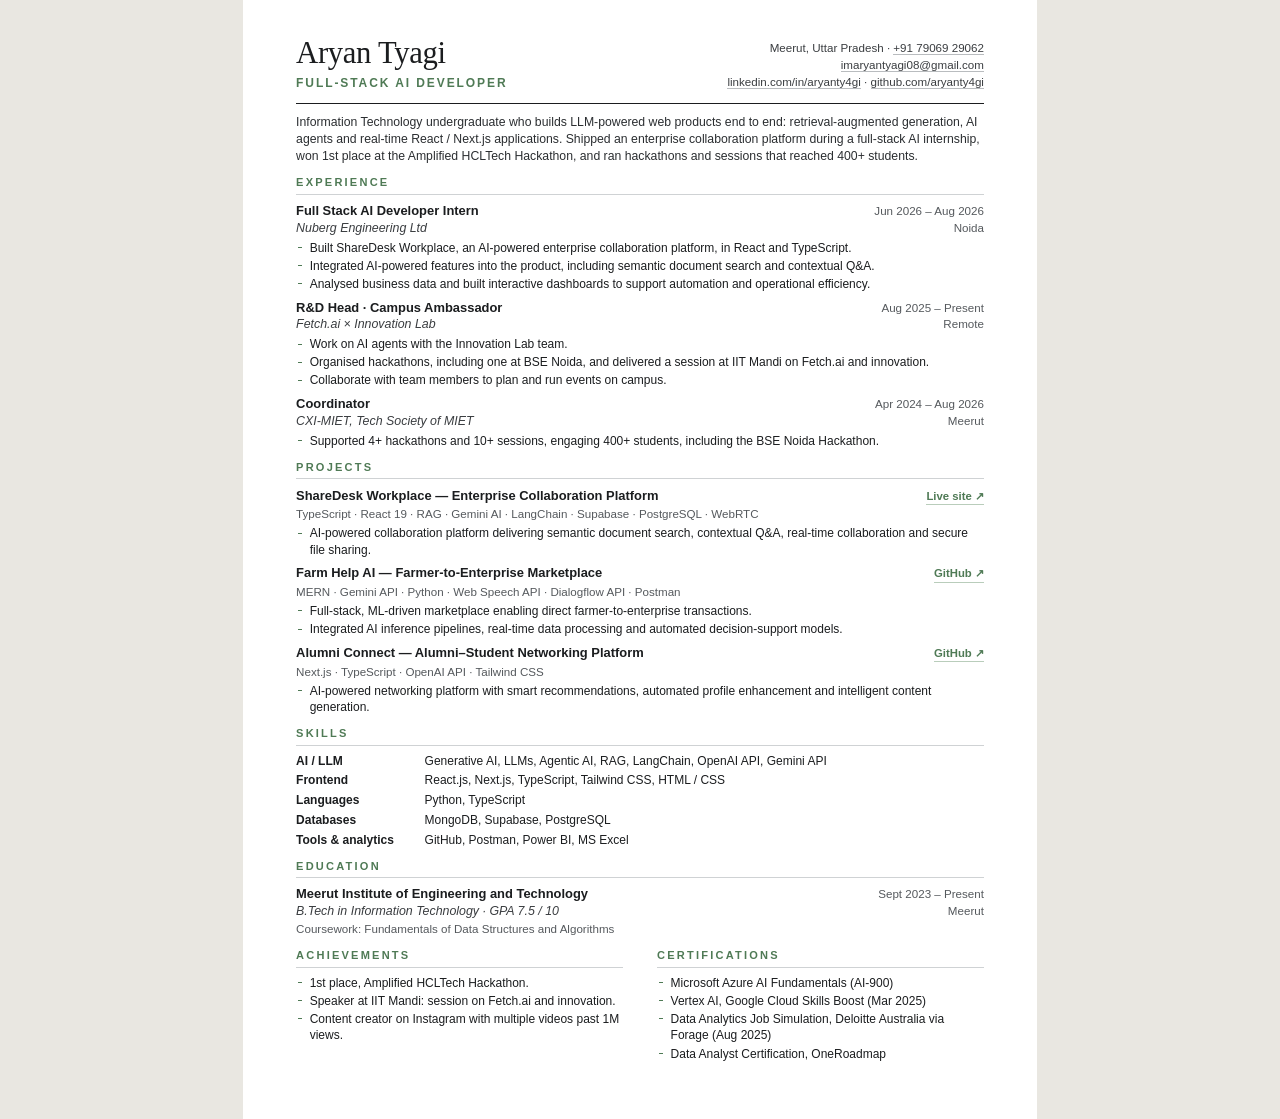
==== cv.html @ 931fed3e "Add scroll-driven 3D résumé site Static site: a fixed three.js stage behind scrolling HTML. Scrollin" ====
<!DOCTYPE html>
<html lang="en">
<head>
<meta charset="UTF-8">
<meta name="viewport" content="width=device-width, initial-scale=1.0">
<title>Aryan Tyagi — CV</title>
<!--
  Source for assets/Aryan-Tyagi-CV.pdf. Edit the text here, then re-export:
  open this page in Chrome → Print → Save as PDF (A4, margins: none, no headers/footers).
-->
<style>
  @page { size: A4; margin: 0; }
  * { box-sizing: border-box; margin: 0; padding: 0; }
  html { background: #e9e7e1; }
  body {
    width: 210mm; min-height: 296mm; margin: 0 auto; padding: 10mm 14mm 8mm;
    background: #fff; color: #1b1d1f;
    font-family: 'Helvetica Neue', Helvetica, Arial, sans-serif;
    font-size: 9pt; line-height: 1.36;
    -webkit-print-color-adjust: exact; print-color-adjust: exact;
  }
  a { color: inherit; text-decoration: none; }

  header { display: flex; justify-content: space-between; align-items: flex-end; gap: 10mm; padding-bottom: 3.2mm; border-bottom: 1.2pt solid #1b1d1f; }
  h1 { font-family: Georgia, 'Times New Roman', serif; font-weight: 400; font-size: 23pt; line-height: 1; letter-spacing: -0.01em; }
  .role { margin-top: 1.6mm; font-size: 9pt; letter-spacing: 0.16em; text-transform: uppercase; color: #4f7a55; font-weight: 600; }
  .contact { text-align: right; font-size: 8.7pt; line-height: 1.5; color: #3a3d40; }
  .contact a { border-bottom: 0.4pt solid #b9bcbf; }

  .summary { margin-top: 2.8mm; font-size: 9.2pt; color: #2b2e31; }

  section { margin-top: 2.9mm; }
  h2 {
    font-size: 8.3pt; letter-spacing: 0.2em; text-transform: uppercase; font-weight: 700; color: #4f7a55;
    padding-bottom: 0.9mm; border-bottom: 0.5pt solid #cfd2d4; margin-bottom: 1.9mm;
  }
  .item + .item { margin-top: 1.7mm; }
  .row { display: flex; justify-content: space-between; align-items: baseline; gap: 6mm; }
  .row b { font-size: 9.7pt; font-weight: 700; }
  .row span { flex: none; font-size: 8.7pt; color: #55595d; white-space: nowrap; }
  .org { font-size: 9.3pt; color: #3a3d40; font-style: italic; }
  .stack { font-size: 8.7pt; color: #55595d; margin-top: 0.4mm; }
  ul { list-style: none; margin-top: 0.8mm; }
  li { position: relative; padding-left: 3.6mm; }
  li + li { margin-top: 0.5mm; }
  li::before { content: ''; position: absolute; left: 0.4mm; top: 0.62em; width: 1.3mm; height: 0.5pt; background: #4f7a55; }
  .link { font-size: 8.5pt; color: #4f7a55; font-weight: 600; border-bottom: 0.4pt solid #b9cdbb; }

  dl { display: grid; grid-template-columns: 30mm 1fr; gap: 0.9mm 4mm; }
  dt { font-weight: 700; }
  .two { display: grid; grid-template-columns: 1fr 1fr; gap: 0 9mm; }

  @media print { html { background: #fff; } body { margin: 0; } }
</style>
</head>
<body>

<header>
  <div>
    <h1>Aryan Tyagi</h1>
    <p class="role">Full-Stack AI Developer</p>
  </div>
  <div class="contact">
    Meerut, Uttar Pradesh · <a href="tel:+917906929062">+91 79069 29062</a><br>
    <a href="mailto:imaryantyagi08@gmail.com">imaryantyagi08@gmail.com</a><br>
    <a href="https://www.linkedin.com/in/aryanty4gi/">linkedin.com/in/aryanty4gi</a> · <a href="https://github.com/aryanty4gi">github.com/aryanty4gi</a>
  </div>
</header>

<p class="summary">
  Information Technology undergraduate who builds LLM-powered web products end to end: retrieval-augmented
  generation, AI agents and real-time React / Next.js applications. Shipped an enterprise collaboration platform
  during a full-stack AI internship, won 1st place at the Amplified HCLTech Hackathon, and ran hackathons and
  sessions that reached 400+ students.
</p>

<section>
  <h2>Experience</h2>

  <div class="item">
    <div class="row"><b>Full Stack AI Developer Intern</b><span>Jun 2026 – Aug 2026</span></div>
    <div class="row"><p class="org">Nuberg Engineering Ltd</p><span>Noida</span></div>
    <ul>
      <li>Built ShareDesk Workplace, an AI-powered enterprise collaboration platform, in React and TypeScript.</li>
      <li>Integrated AI-powered features into the product, including semantic document search and contextual Q&amp;A.</li>
      <li>Analysed business data and built interactive dashboards to support automation and operational efficiency.</li>
    </ul>
  </div>

  <div class="item">
    <div class="row"><b>R&amp;D Head · Campus Ambassador</b><span>Aug 2025 – Present</span></div>
    <div class="row"><p class="org">Fetch.ai × Innovation Lab</p><span>Remote</span></div>
    <ul>
      <li>Work on AI agents with the Innovation Lab team.</li>
      <li>Organised hackathons, including one at BSE Noida, and delivered a session at IIT Mandi on Fetch.ai and innovation.</li>
      <li>Collaborate with team members to plan and run events on campus.</li>
    </ul>
  </div>

  <div class="item">
    <div class="row"><b>Coordinator</b><span>Apr 2024 – Aug 2026</span></div>
    <div class="row"><p class="org">CXI-MIET, Tech Society of MIET</p><span>Meerut</span></div>
    <ul>
      <li>Supported 4+ hackathons and 10+ sessions, engaging 400+ students, including the BSE Noida Hackathon.</li>
    </ul>
  </div>
</section>

<section>
  <h2>Projects</h2>

  <div class="item">
    <div class="row"><b>ShareDesk Workplace — Enterprise Collaboration Platform</b><a class="link" href="https://sharedesk-workplace.nuberg-workplace.workers.dev/">Live site ↗</a></div>
    <p class="stack">TypeScript · React 19 · RAG · Gemini AI · LangChain · Supabase · PostgreSQL · WebRTC</p>
    <ul>
      <li>AI-powered collaboration platform delivering semantic document search, contextual Q&amp;A, real-time collaboration and secure file sharing.</li>
    </ul>
  </div>

  <div class="item">
    <div class="row"><b>Farm Help AI — Farmer-to-Enterprise Marketplace</b><a class="link" href="https://github.com/aryanty4gi/farmhelpAI">GitHub ↗</a></div>
    <p class="stack">MERN · Gemini API · Python · Web Speech API · Dialogflow API · Postman</p>
    <ul>
      <li>Full-stack, ML-driven marketplace enabling direct farmer-to-enterprise transactions.</li>
      <li>Integrated AI inference pipelines, real-time data processing and automated decision-support models.</li>
    </ul>
  </div>

  <div class="item">
    <div class="row"><b>Alumni Connect — Alumni–Student Networking Platform</b><a class="link" href="https://github.com/aryanty4gi/alumniconnect">GitHub ↗</a></div>
    <p class="stack">Next.js · TypeScript · OpenAI API · Tailwind CSS</p>
    <ul>
      <li>AI-powered networking platform with smart recommendations, automated profile enhancement and intelligent content generation.</li>
    </ul>
  </div>
</section>

<section>
  <h2>Skills</h2>
  <dl>
    <dt>AI / LLM</dt><dd>Generative AI, LLMs, Agentic AI, RAG, LangChain, OpenAI API, Gemini API</dd>
    <dt>Frontend</dt><dd>React.js, Next.js, TypeScript, Tailwind CSS, HTML / CSS</dd>
    <dt>Languages</dt><dd>Python, TypeScript</dd>
    <dt>Databases</dt><dd>MongoDB, Supabase, PostgreSQL</dd>
    <dt>Tools &amp; analytics</dt><dd>GitHub, Postman, Power BI, MS Excel</dd>
  </dl>
</section>

<section>
  <h2>Education</h2>
  <div class="item">
    <div class="row"><b>Meerut Institute of Engineering and Technology</b><span>Sept 2023 – Present</span></div>
    <div class="row"><p class="org">B.Tech in Information Technology · GPA 7.5 / 10</p><span>Meerut</span></div>
    <p class="stack">Coursework: Fundamentals of Data Structures and Algorithms</p>
  </div>
</section>

<section class="two">
  <div>
    <h2>Achievements</h2>
    <ul>
      <li>1st place, Amplified HCLTech Hackathon.</li>
      <li>Speaker at IIT Mandi: session on Fetch.ai and innovation.</li>
      <li>Content creator on Instagram with multiple videos past 1M views.</li>
    </ul>
  </div>
  <div>
    <h2>Certifications</h2>
    <ul>
      <li>Microsoft Azure AI Fundamentals (AI-900)</li>
      <li>Vertex AI, Google Cloud Skills Boost (Mar 2025)</li>
      <li>Data Analytics Job Simulation, Deloitte Australia via Forage (Aug 2025)</li>
      <li>Data Analyst Certification, OneRoadmap</li>
    </ul>
  </div>
</section>

</body>
</html>
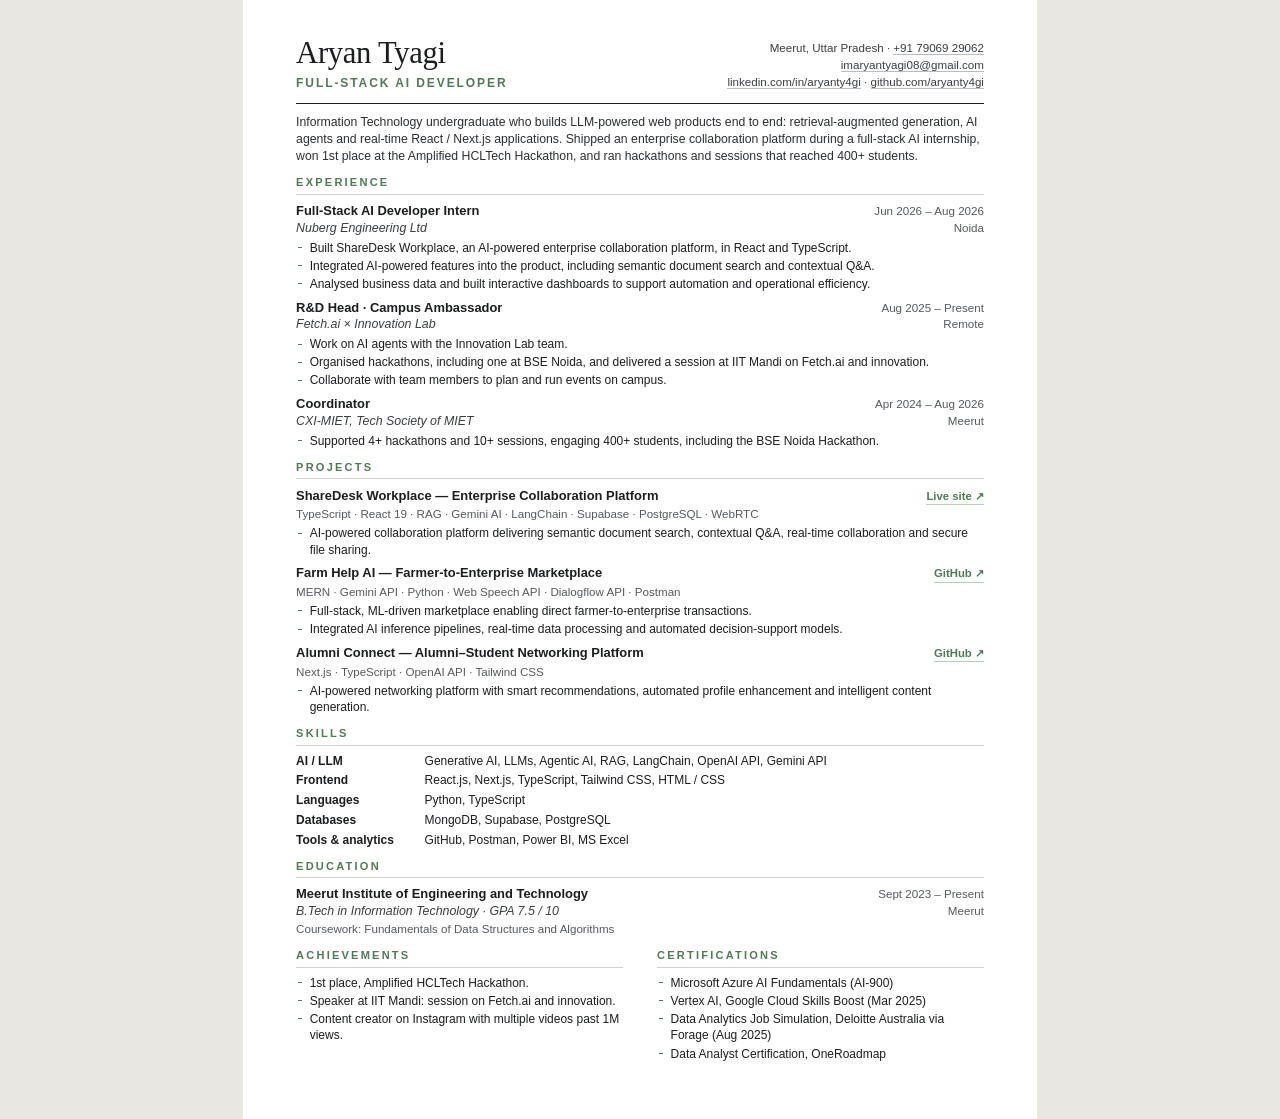
==== commit fb66c630: "Use plain "Resume" and polish site wording Replace the accented "Résumé" with "Resume" in the headin" ====
--- a/cv.html
+++ b/cv.html
@@ -3,7 +3,7 @@
 <head>
 <meta charset="UTF-8">
 <meta name="viewport" content="width=device-width, initial-scale=1.0">
-<title>Aryan Tyagi — CV</title>
+<title>Aryan Tyagi — Resume</title>
 <!--
   Source for assets/Aryan-Tyagi-CV.pdf. Edit the text here, then re-export:
   open this page in Chrome → Print → Save as PDF (A4, margins: none, no headers/footers).
@@ -78,7 +78,7 @@
   <h2>Experience</h2>
 
   <div class="item">
-    <div class="row"><b>Full Stack AI Developer Intern</b><span>Jun 2026 – Aug 2026</span></div>
+    <div class="row"><b>Full-Stack AI Developer Intern</b><span>Jun 2026 – Aug 2026</span></div>
     <div class="row"><p class="org">Nuberg Engineering Ltd</p><span>Noida</span></div>
     <ul>
       <li>Built ShareDesk Workplace, an AI-powered enterprise collaboration platform, in React and TypeScript.</li>
